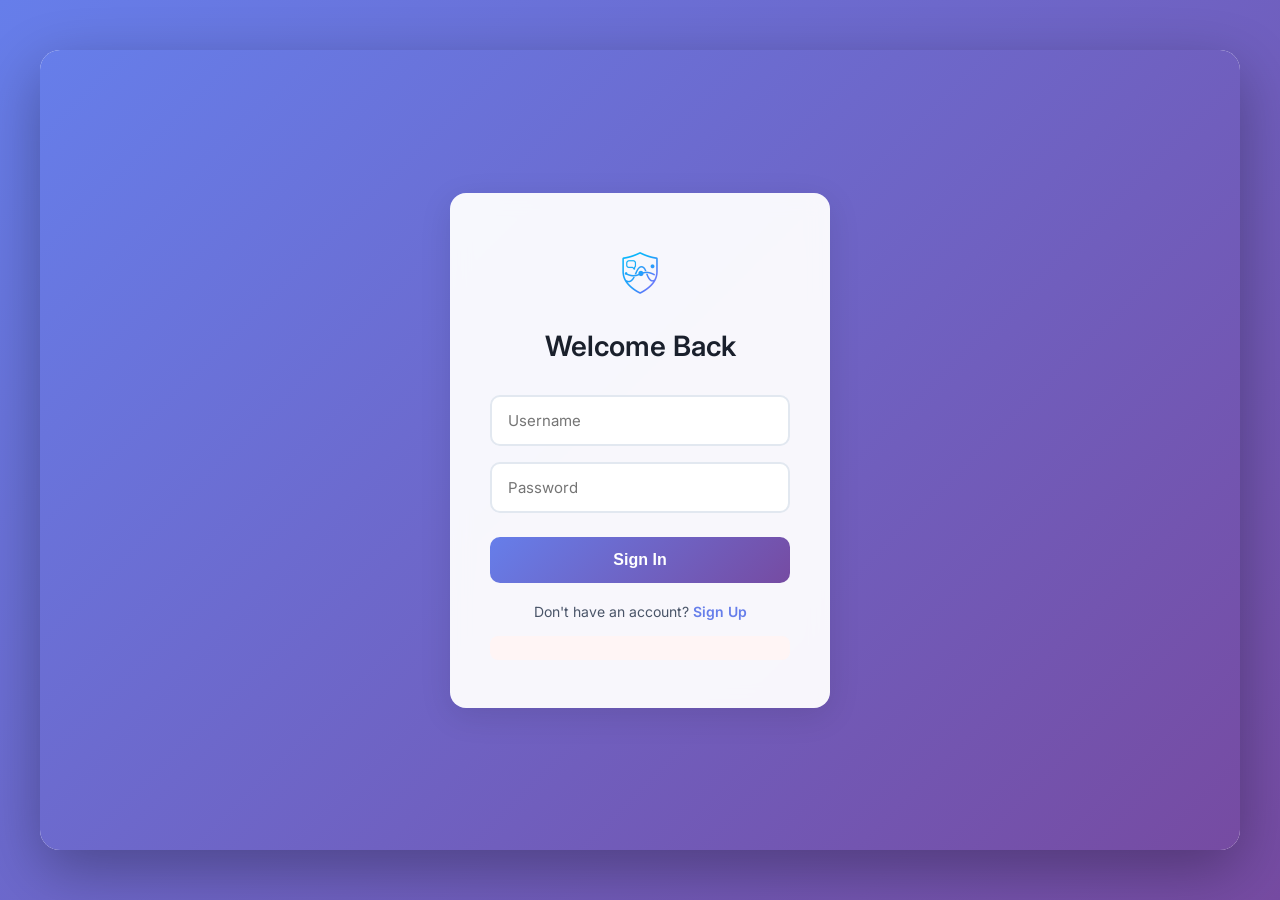
==== static/index.html @ 100d3a0a "Add favicon, branding, and fix client-side errors" ====
<!DOCTYPE html>
<html lang="en">

<head>
    <meta charset="UTF-8">
    <meta name="viewport" content="width=device-width, initial-scale=1.0">
    <title>BB84 Chat</title>
    <script src="https://cdn.socket.io/4.7.2/socket.io.min.js"></script>
    <link href="https://fonts.googleapis.com/css2?family=Inter:wght@400;500;600&display=swap" rel="stylesheet">
    <style>
        * {
            margin: 0;
            padding: 0;
            box-sizing: border-box;
        }

        body {
            font-family: 'Inter', -apple-system, sans-serif;
            background: linear-gradient(135deg, #667eea 0%, #764ba2 100%);
            min-height: 100vh;
            display: flex;
            align-items: center;
            justify-content: center;
            padding: 20px;
        }

        .container {
            width: 100%;
            max-width: 1200px;
            height: 90vh;
            max-height: 800px;
            background: white;
            border-radius: 20px;
            box-shadow: 0 20px 60px rgba(0, 0, 0, 0.3);
            overflow: hidden;
            display: flex;
        }

        /* ===== AUTH SCREEN ===== */
        #auth-screen {
            width: 100%;
            display: flex;
            align-items: center;
            justify-content: center;
            background: linear-gradient(135deg, #667eea 0%, #764ba2 100%);
        }

        .auth-box {
            width: 100%;
            max-width: 380px;
            background: rgba(255, 255, 255, 0.95);
            backdrop-filter: blur(10px);
            padding: 48px 40px;
            border-radius: 16px;
            box-shadow: 0 8px 32px rgba(0, 0, 0, 0.1);
        }

        .auth-box h2 {
            font-size: 28px;
            font-weight: 600;
            color: #1a202c;
            margin-bottom: 32px;
            text-align: center;
        }

        .auth-box input {
            width: 100%;
            padding: 14px 16px;
            margin-bottom: 16px;
            border: 2px solid #e2e8f0;
            border-radius: 10px;
            font-size: 15px;
            font-family: 'Inter', sans-serif;
            transition: all 0.2s;
            background: white;
        }

        .auth-box input:focus {
            outline: none;
            border-color: #667eea;
            box-shadow: 0 0 0 3px rgba(102, 126, 234, 0.1);
        }

        .auth-box button {
            width: 100%;
            padding: 14px;
            background: linear-gradient(135deg, #667eea 0%, #764ba2 100%);
            color: white;
            border: none;
            border-radius: 10px;
            font-size: 16px;
            font-weight: 600;
            cursor: pointer;
            transition: transform 0.2s, box-shadow 0.2s;
            margin-top: 8px;
        }

        .auth-box button:hover {
            transform: translateY(-2px);
            box-shadow: 0 8px 20px rgba(102, 126, 234, 0.4);
        }

        .auth-box button:active {
            transform: translateY(0);
        }

        .auth-toggle {
            text-align: center;
            margin-top: 20px;
            font-size: 14px;
            color: #4a5568;
        }

        .auth-toggle a {
            color: #667eea;
            font-weight: 600;
            cursor: pointer;
            text-decoration: none;
            border-bottom: 2px solid transparent;
            transition: border-color 0.2s;
        }

        .auth-toggle a:hover {
            border-bottom-color: #667eea;
        }

        .error {
            color: #e53e3e;
            background: #fff5f5;
            padding: 12px;
            border-radius: 8px;
            text-align: center;
            margin-top: 16px;
            font-size: 14px;
            min-height: 20px;
        }

        /* ===== CHAT SCREEN ===== */
        #chat-screen {
            display: none;
            width: 100%;
            flex-direction: row;
        }

        /* User List Sidebar */
        #users {
            width: 280px;
            background: #f7fafc;
            border-right: 1px solid #e2e8f0;
            display: flex;
            flex-direction: column;
        }

        #users h3 {
            padding: 24px 20px;
            margin: 0;
            background: white;
            border-bottom: 1px solid #e2e8f0;
            font-size: 14px;
            font-weight: 600;
            color: #4a5568;
            text-transform: uppercase;
            letter-spacing: 0.5px;
        }

        #userList {
            list-style: none;
            padding: 8px;
            overflow-y: auto;
        }

        #userList li {
            padding: 12px 16px;
            margin-bottom: 4px;
            border-radius: 8px;
            cursor: pointer;
            transition: all 0.2s;
            display: flex;
            align-items: center;
            gap: 10px;
            font-size: 15px;
            color: #2d3748;
        }

        #userList li::before {
            content: '';
            width: 8px;
            height: 8px;
            background: #48bb78;
            border-radius: 50%;
            flex-shrink: 0;
        }

        #userList li:hover {
            background: #edf2f7;
        }

        #userList li.active {
            background: #667eea;
            color: white;
            font-weight: 500;
        }

        #userList li.active::before {
            background: white;
        }

        /* Chat Window */
        #chat-window {
            flex: 1;
            display: none;
            flex-direction: column;
            background: white;
        }

        #chat-header {
            padding: 20px 24px;
            background: white;
            border-bottom: 1px solid #e2e8f0;
            display: flex;
            justify-content: space-between;
            align-items: center;
        }

        #chat-header h3 {
            margin: 0;
            font-size: 18px;
            font-weight: 600;
            color: #1a202c;
        }

        #clear-history-btn {
            padding: 8px 16px;
            background: #fc8181;
            color: white;
            border: none;
            border-radius: 6px;
            font-size: 13px;
            font-weight: 500;
            cursor: pointer;
            transition: all 0.2s;
        }

        #clear-history-btn:hover {
            background: #f56565;
        }

        /* Messages */
        #messages {
            flex: 1;
            padding: 24px;
            overflow-y: auto;
            background: #fafafa;
            display: flex;
            flex-direction: column;
            gap: 12px;
        }

        #messages::-webkit-scrollbar {
            width: 6px;
        }

        #messages::-webkit-scrollbar-thumb {
            background: #cbd5e0;
            border-radius: 3px;
        }

        .message {
            max-width: 65%;
            padding: 12px 16px;
            border-radius: 12px;
            line-height: 1.5;
            word-wrap: break-word;
            animation: slideIn 0.3s ease;
        }

        @keyframes slideIn {
            from {
                opacity: 0;
                transform: translateY(10px);
            }

            to {
                opacity: 1;
                transform: translateY(0);
            }
        }

        .message.sent {
            background: linear-gradient(135deg, #667eea 0%, #764ba2 100%);
            color: white;
            align-self: flex-end;
            border-bottom-right-radius: 4px;
        }

        .message.received {
            background: white;
            color: #2d3748;
            align-self: flex-start;
            border-bottom-left-radius: 4px;
            box-shadow: 0 1px 3px rgba(0, 0, 0, 0.1);
        }

        .sender-name {
            font-size: 11px;
            font-weight: 600;
            text-transform: uppercase;
            letter-spacing: 0.5px;
            margin-bottom: 4px;
            display: block;
            opacity: 0.8;
        }

        .message p {
            margin: 0;
        }

        #welcome {
            text-align: center;
            color: #a0aec0;
            margin: auto;
            font-size: 15px;
        }

        /* Input Area */
        #input-area {
            padding: 20px 24px;
            background: white;
            border-top: 1px solid #e2e8f0;
            display: flex;
            gap: 12px;
        }

        #input-area input {
            flex: 1;
            padding: 12px 18px;
            border: 2px solid #e2e8f0;
            border-radius: 24px;
            font-size: 15px;
            font-family: 'Inter', sans-serif;
            transition: all 0.2s;
        }

        #input-area input:focus {
            outline: none;
            border-color: #667eea;
            box-shadow: 0 0 0 3px rgba(102, 126, 234, 0.1);
        }

        #input-area button {
            padding: 12px 28px;
            background: linear-gradient(135deg, #667eea 0%, #764ba2 100%);
            color: white;
            border: none;
            border-radius: 24px;
            font-size: 15px;
            font-weight: 600;
            cursor: pointer;
            transition: all 0.2s;
        }

        #input-area button:hover {
            transform: translateY(-2px);
            box-shadow: 0 4px 12px rgba(102, 126, 234, 0.4);
        }

        #input-area button:active {
            transform: translateY(0);
        }

        /* Responsive */
        @media (max-width: 768px) {
            .container {
                height: 100vh;
                max-height: none;
                border-radius: 0;
            }

            #users {
                width: 100%;
                max-height: 40vh;
            }

            #chat-screen {
                flex-direction: column;
            }
        }
    </style>
</head>

<body>
    <link rel="icon" type="image/x-icon" href="/static/favicon.ico">
    <div class="container">
        <!-- Auth Screen -->
        <div id="auth-screen">
            <div id="login-box" class="auth-box">
                <div style="text-align: center; margin-bottom: 20px;">
                    <img src="/static/favicon.ico" alt="Logo" style="width: 64px; height: 64px;">
                </div>
                <h2>Welcome Back</h2>
                <input id="login-username" type="text" placeholder="Username" required>
                <input id="login-password" type="password" placeholder="Password" required>
                <button onclick="login()">Sign In</button>
                <p class="auth-toggle">Don't have an account? <a onclick="toggleAuth('register')">Sign Up</a></p>
                <p id="login-error" class="error"></p>
            </div>
            <div id="register-box" class="auth-box" style="display: none;">
                <h2>Create Account</h2>
                <input id="register-username" type="text" placeholder="Username" required>
                <input id="register-password" type="password" placeholder="Password" required>
                <button onclick="register()">Sign Up</button>
                <p class="auth-toggle">Already have an account? <a onclick="toggleAuth('login')">Sign In</a></p>
                }

                #chat-header {
                padding: 20px 24px;
                background: white;
                border-bottom: 1px solid #e2e8f0;
                display: flex;
                justify-content: space-between;
                align-items: center;
                }

                #chat-header h3 {
                margin: 0;
                font-size: 18px;
                font-weight: 600;
                color: #1a202c;
                }

                #clear-history-btn {
                padding: 8px 16px;
                background: #fc8181;
                color: white;
                border: none;
                border-radius: 6px;
                font-size: 13px;
                font-weight: 500;
                cursor: pointer;
                transition: all 0.2s;
                }

                #clear-history-btn:hover {
                background: #f56565;
                }

                /* Messages */
                #messages {
                flex: 1;
                padding: 24px;
                overflow-y: auto;
                background: #fafafa;
                display: flex;
                flex-direction: column;
                gap: 12px;
                }

                #messages::-webkit-scrollbar {
                width: 6px;
                }

                #messages::-webkit-scrollbar-thumb {
                background: #cbd5e0;
                border-radius: 3px;
                }

                .message {
                max-width: 65%;
                padding: 12px 16px;
                border-radius: 12px;
                line-height: 1.5;
                word-wrap: break-word;
                animation: slideIn 0.3s ease;
                }

                @keyframes slideIn {
                from {
                opacity: 0;
                transform: translateY(10px);
                }

                to {
                opacity: 1;
                transform: translateY(0);
                }
                }

                .message.sent {
                background: linear-gradient(135deg, #667eea 0%, #764ba2 100%);
                color: white;
                align-self: flex-end;
                border-bottom-right-radius: 4px;
                }

                .message.received {
                background: white;
                color: #2d3748;
                align-self: flex-start;
                border-bottom-left-radius: 4px;
                box-shadow: 0 1px 3px rgba(0, 0, 0, 0.1);
                }

                .sender-name {
                font-size: 11px;
                font-weight: 600;
                text-transform: uppercase;
                letter-spacing: 0.5px;
                margin-bottom: 4px;
                display: block;
                opacity: 0.8;
                }

                .message p {
                margin: 0;
                }

                #welcome {
                text-align: center;
                color: #a0aec0;
                margin: auto;
                font-size: 15px;
                }

                /* Input Area */
                #input-area {
                padding: 20px 24px;
                background: white;
                border-top: 1px solid #e2e8f0;
                display: flex;
                gap: 12px;
                }

                #input-area input {
                flex: 1;
                padding: 12px 18px;
                border: 2px solid #e2e8f0;
                border-radius: 24px;
                font-size: 15px;
                font-family: 'Inter', sans-serif;
                transition: all 0.2s;
                }

                #input-area input:focus {
                outline: none;
                border-color: #667eea;
                box-shadow: 0 0 0 3px rgba(102, 126, 234, 0.1);
                }

                #input-area button {
                padding: 12px 28px;
                background: linear-gradient(135deg, #667eea 0%, #764ba2 100%);
                color: white;
                border: none;
                border-radius: 24px;
                font-size: 15px;
                font-weight: 600;
                cursor: pointer;
                transition: all 0.2s;
                }

                #input-area button:hover {
                transform: translateY(-2px);
                box-shadow: 0 4px 12px rgba(102, 126, 234, 0.4);
                }

                #input-area button:active {
                transform: translateY(0);
                }

                /* Responsive */
                @media (max-width: 768px) {
                .container {
                height: 100vh;
                max-height: none;
                border-radius: 0;
                }

                #users {
                width: 100%;
                max-height: 40vh;
                }

                #chat-screen {
                flex-direction: column;
                }
                }
                </style>
                </head>

                <body>
                    <div class="container">
                        <!-- Auth Screen -->
                        <div id="auth-screen">
                            <div id="login-box" class="auth-box">
                                <h2>Welcome Back</h2>
                                <input id="login-username" type="text" placeholder="Username" required>
                                <input id="login-password" type="password" placeholder="Password" required>
                                <button onclick="login()">Sign In</button>
                                <p class="auth-toggle">Don't have an account? <a onclick="toggleAuth('register')">Sign
                                        Up</a></p>
                                <p id="login-error" class="error"></p>
                            </div>
                            <div id="register-box" class="auth-box" style="display: none;">
                                <h2>Create Account</h2>
                                <input id="register-username" type="text" placeholder="Username" required>
                                <input id="register-password" type="password" placeholder="Password" required>
                                <button onclick="register()">Sign Up</button>
                                <p class="auth-toggle">Already have an account? <a onclick="toggleAuth('login')">Sign
                                        In</a></p>
                                <p id="register-error" class="error"></p>
                            </div>
                        </div>

                        <!-- Chat Screen -->
                        <div id="chat-screen">
                            <div id="users">
                                <h3 id="current-user-header">Online Users <span id="user-count">(0)</span></h3>
                                <div id="connection-status"
                                    style="padding: 5px 20px; font-size: 12px; color: #e53e3e; display: none;">
                                    Disconnected</div>
                                <ul id="userList"></ul>
                            </div>
                            <div id="chat-window">
                                <div id="chat-header">
                                    <h3 id="chat-partner-name">Select a user</h3>
                                    <button id="clear-history-btn" onclick="clearChatHistory()">Clear History</button>
                                </div>
                                <div id="messages">
                                    <p id="welcome">Select a user to start chatting</p>
                                </div>
                                <div id="input-area">
                                    <input id="messageInput" type="text" placeholder="Type a message..."
                                        onkeydown="handleKey(event)">
                                    <button onclick="sendMessage()">Send</button>
                                </div>
                            </div>
                        </div>
                    </div>

                    <script>
                        const socket = io({ transports: ['polling'], upgrade: false });
                        let username = null;
                        let currentRecipient = null;
                        const sharedKeys = {};

                        const byId = id => document.getElementById(id);

                        function xorCipher(text, key) {
                            if (!key) return "[DECRYPTION KEY MISSING]";
                            const keyBits = key.split("").map(Number);
                            const keyLen = keyBits.length;
                            try {
                                return text.split("").map((ch, i) =>
                                    String.fromCharCode(ch.charCodeAt(0) ^ keyBits[i % keyLen])
                                ).join("");
                            } catch (e) {
                                console.error("Cipher error:", e);
                                return "[DECRYPTION FAILED]";
                            }
                        }

                        function appendMessage(sender, message) {
                            const msgDiv = document.createElement("div");
                            msgDiv.classList.add("message");
                            msgDiv.classList.add(sender === username ? "sent" : "received");

                            const senderSpan = document.createElement("span");
                            senderSpan.className = "sender-name";
                            senderSpan.textContent = sender;

                            const msgContent = document.createElement("p");
                            msgContent.textContent = message;

                            msgDiv.appendChild(senderSpan);
                            msgDiv.appendChild(msgContent);
                            byId('messages').appendChild(msgDiv);
                            byId('messages').scrollTop = byId('messages').scrollHeight;
                        }

                        function startChatSession(user) {
                            username = user;
                            byId('current-user-header').innerHTML = `Online Users <span id="user-count">(0)</span>`;
                            byId('auth-screen').style.display = 'none';
                            byId('chat-screen').style.display = 'flex';
                            socket.emit("register_user", username);
                        }

                        function toggleAuth(mode) {
                            byId('login-box').style.display = mode === 'login' ? 'block' : 'none';
                            byId('register-box').style.display = mode === 'register' ? 'block' : 'none';
                            byId('login-error').textContent = '';
                            byId('register-error').textContent = '';
                        }

                        async function performAuth(endpoint, user, pass, errorEl) {
                            if (!user || !pass) {
                                errorEl.textContent = 'Please fill in all fields';
                                return;
                            }
                            const response = await fetch(endpoint, {
                                method: 'POST',
                                headers: { 'Content-Type': 'application/json' },
                                body: JSON.stringify({ username: user, password: pass })
                            });
                            const data = await response.json();
                            if (data.success) {
                                startChatSession(user);
                            } else {
                                errorEl.textContent = data.error || 'Authentication failed';
                            }
                        }

                        function login() {
                            performAuth('/login', byId('login-username').value.trim(), byId('login-password').value.trim(), byId('login-error'));
                        }

                        function register() {
                            performAuth('/register', byId('register-username').value.trim(), byId('register-password').value.trim(), byId('register-error'));
                        }

                        function clearChatHistory() {
                            if (currentRecipient) {
                                if (confirm(`Clear all chat history with ${currentRecipient}?`)) {
                                    socket.emit("clear_history", { user1: username, user2: currentRecipient });
                                }
                            }
                        }

                        // Connection Status Handling
                        socket.on("connect", () => {
                            const statusEl = byId('connection-status');
                            statusEl.style.display = 'block';
                            statusEl.textContent = "Connected";
                            statusEl.style.color = "#48bb78";
                            if (username) {
                                socket.emit("register_user", username);
                            }
                        });

                        socket.on("disconnect", () => {
                            const statusEl = byId('connection-status');
                            statusEl.style.display = 'block';
                            statusEl.textContent = "Disconnected";
                            statusEl.style.color = "#e53e3e";
                        });

                        socket.on("update_users", users => {
                            const userList = byId('userList');
                            userList.innerHTML = "";
                            let recipientIsOnline = false;

                            // Update count
                            const countEl = byId('user-count');
                            if (countEl) countEl.textContent = `(${users.length})`;

                            users.forEach(u => {
                                if (u === username) return;
                                if (u === currentRecipient) recipientIsOnline = true;

                                const li = document.createElement("li");
                                li.textContent = u;
                                if (u === currentRecipient) li.classList.add('active');

                                li.onclick = () => {
                                    if (currentRecipient === u) return;
                                    currentRecipient = u;

                                    document.querySelectorAll('#userList li').forEach(item => item.classList.remove('active'));
                                    li.classList.add('active');

                                    byId('chat-partner-name').textContent = `Chat with ${currentRecipient}`;
                                    byId('messages').innerHTML = "";
                                    byId('chat-window').style.display = "flex";

                                    socket.emit("get_history", { user1: username, user2: currentRecipient });
                                };
                                userList.appendChild(li);
                            });

                            if (!recipientIsOnline && currentRecipient) {
                                currentRecipient = null;
                                byId('chat-window').style.display = "none";
                            }
                        });

                        socket.on("chat_history", data => {
                            const { history, key } = data;
                            sharedKeys[currentRecipient] = key;
                            byId('messages').innerHTML = "";
                            history.forEach(msg => appendMessage(msg.sender, msg.message));
                        });

                        socket.on("history_cleared", () => {
                            byId('messages').innerHTML = "";
                        });

                        socket.on("receive_message", data => {
                            const partner = data.sender === username ? currentRecipient : data.sender;
                            if (partner && data.key) {
                                sharedKeys[partner] = data.key;
                            }

                            let displayMsg = data.message;
                            if (data.sender !== username) {
                                const key = sharedKeys[data.sender];
                                displayMsg = xorCipher(data.message, key);
                            }

                            if (data.sender === currentRecipient || (data.sender === username && partner === currentRecipient)) {
                                appendMessage(data.sender, displayMsg);
                            }
                        });

                        function sendMessage() {
                            const input = byId('messageInput');
                            const text = input.value.trim();
                            if (text && currentRecipient) {
                                socket.emit("send_message", {
                                    sender: username,
                                    recipient: currentRecipient,
                                    message: text
                                });
                                input.value = "";
                            }
                        }

                        function handleKey(event) {
                            if (event.key === 'Enter') {
                                sendMessage();
                            }
                        }
                    </script>
                </body>

</html>
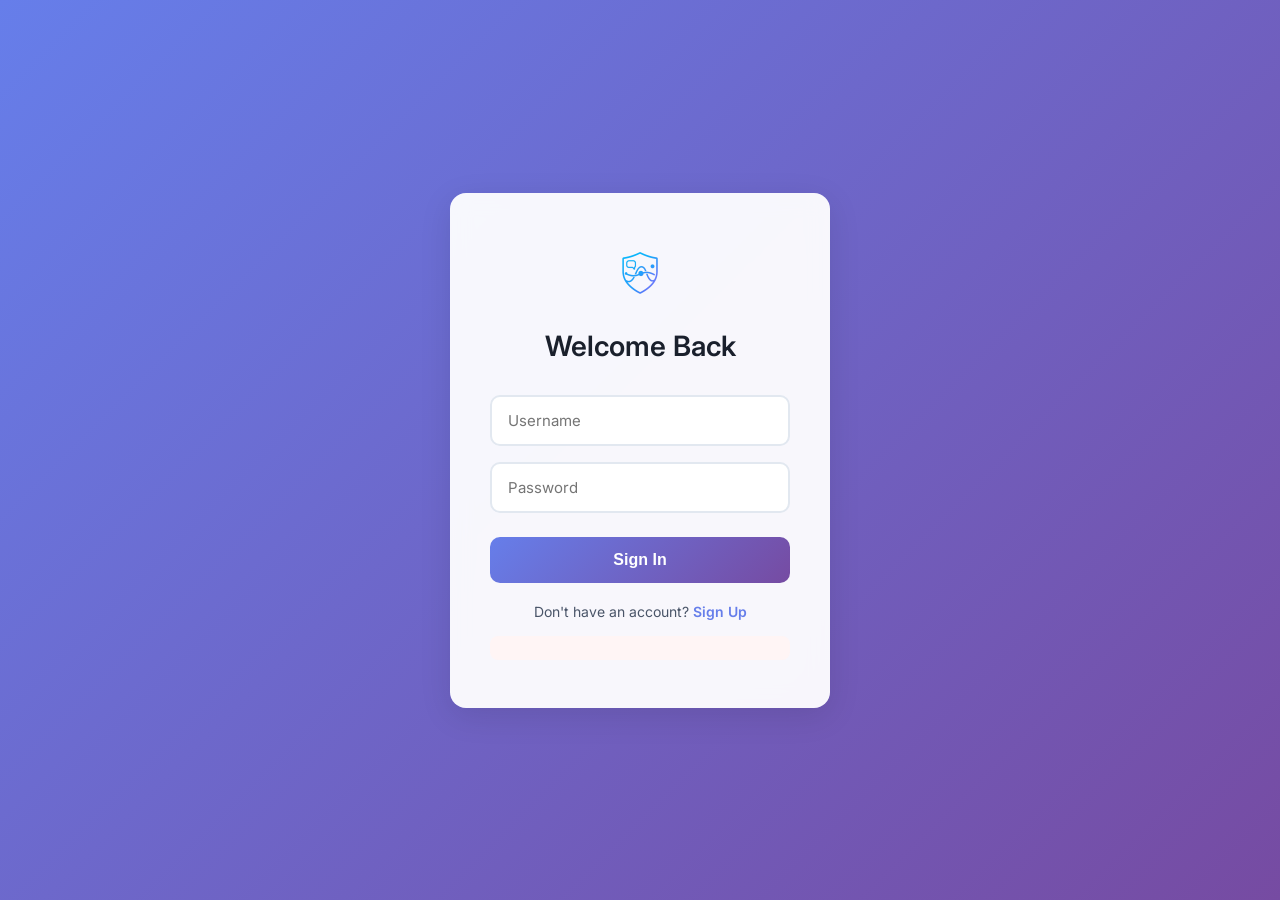
==== commit 5087f9b2: "UI Polish: Hide scrollbars and enforce full-screen app layout" ====
--- a/static/index.html
+++ b/static/index.html
@@ -8,30 +8,42 @@
     <script src="https://cdn.socket.io/4.7.2/socket.io.min.js"></script>
     <link href="https://fonts.googleapis.com/css2?family=Inter:wght@400;500;600&display=swap" rel="stylesheet">
     <style>
+        /* Global Scrollbar Hiding */
+        ::-webkit-scrollbar {
+            display: none;
+        }
+
         * {
             margin: 0;
             padding: 0;
             box-sizing: border-box;
+            -ms-overflow-style: none;
+            /* IE and Edge */
+            scrollbar-width: none;
+            /* Firefox */
         }
 
         body {
             font-family: 'Inter', -apple-system, sans-serif;
             background: linear-gradient(135deg, #667eea 0%, #764ba2 100%);
-            min-height: 100vh;
+            height: 100vh;
+            width: 100vw;
             display: flex;
             align-items: center;
             justify-content: center;
-            padding: 20px;
+            padding: 0;
+            margin: 0;
+            overflow: hidden;
         }
 
         .container {
             width: 100%;
-            max-width: 1200px;
-            height: 90vh;
-            max-height: 800px;
+            height: 100%;
+            max-width: none;
+            max-height: none;
             background: white;
-            border-radius: 20px;
-            box-shadow: 0 20px 60px rgba(0, 0, 0, 0.3);
+            border-radius: 0;
+            box-shadow: none;
             overflow: hidden;
             display: flex;
         }
